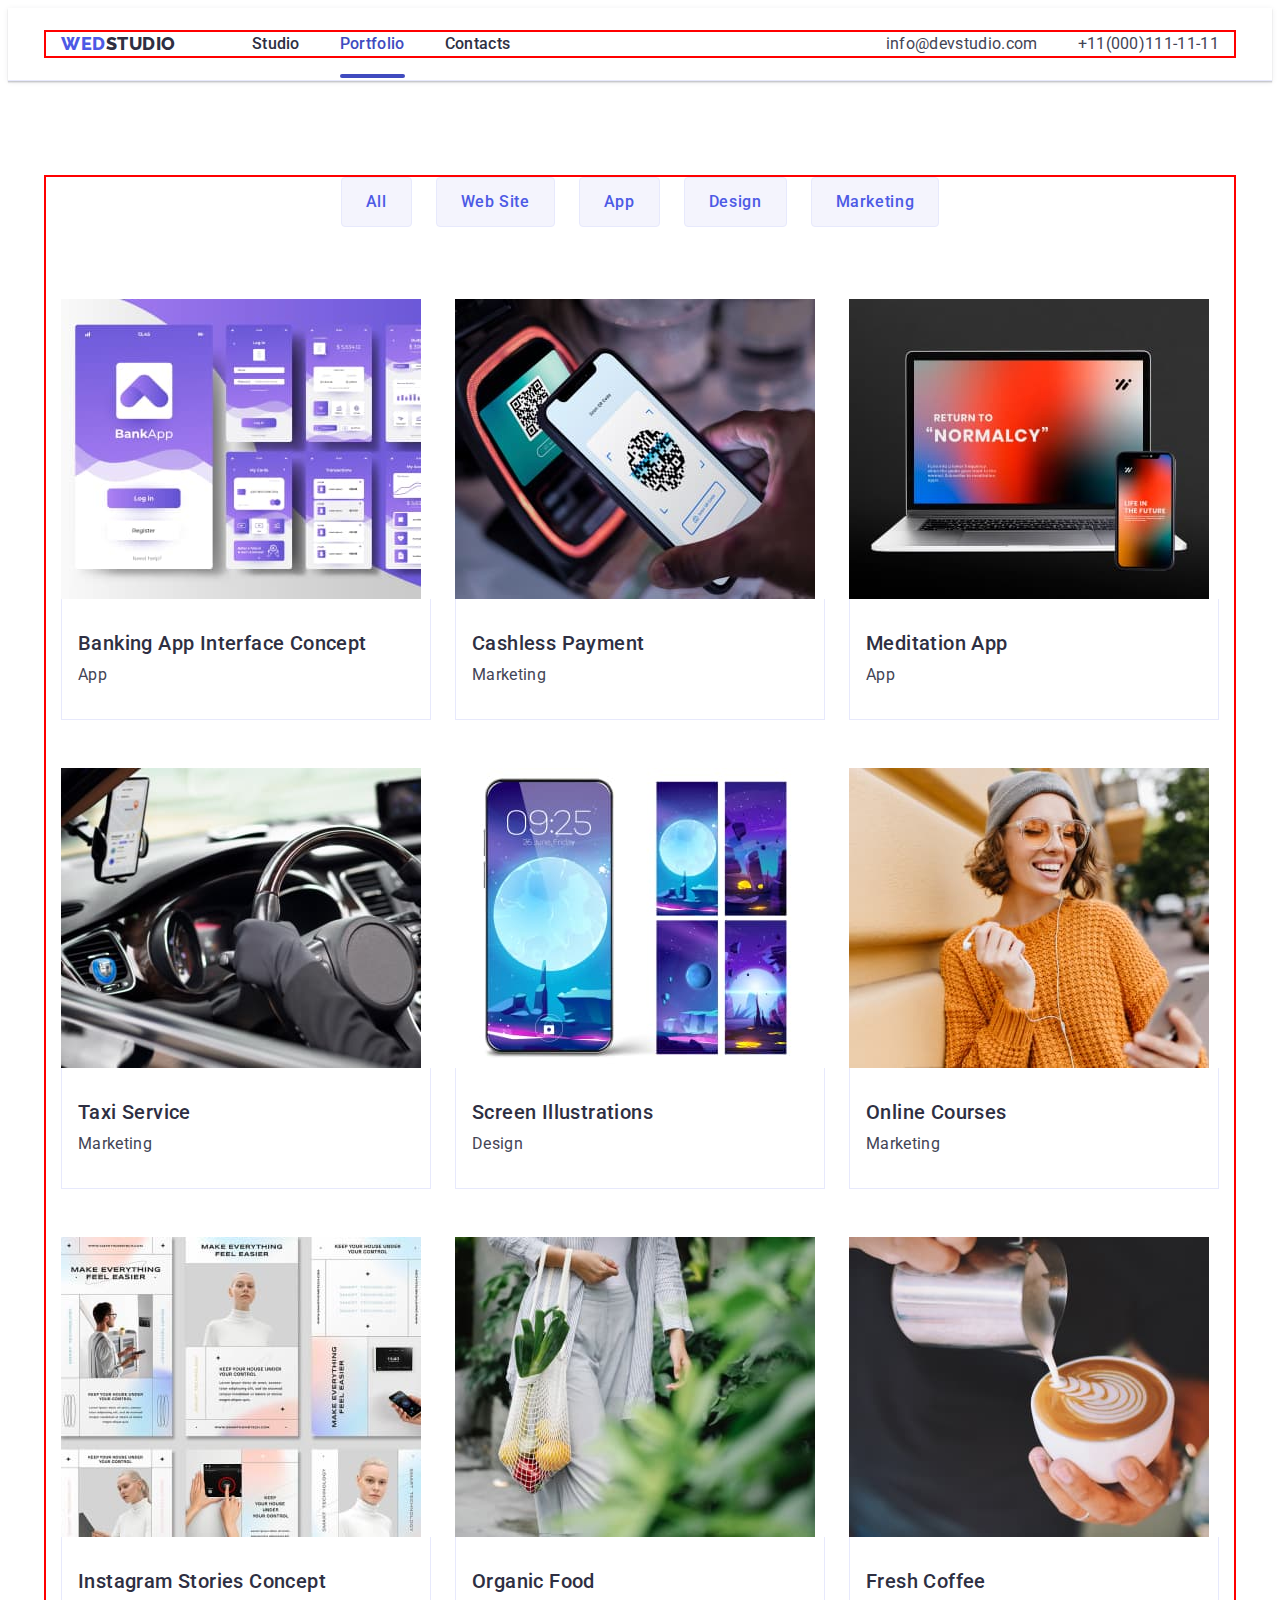
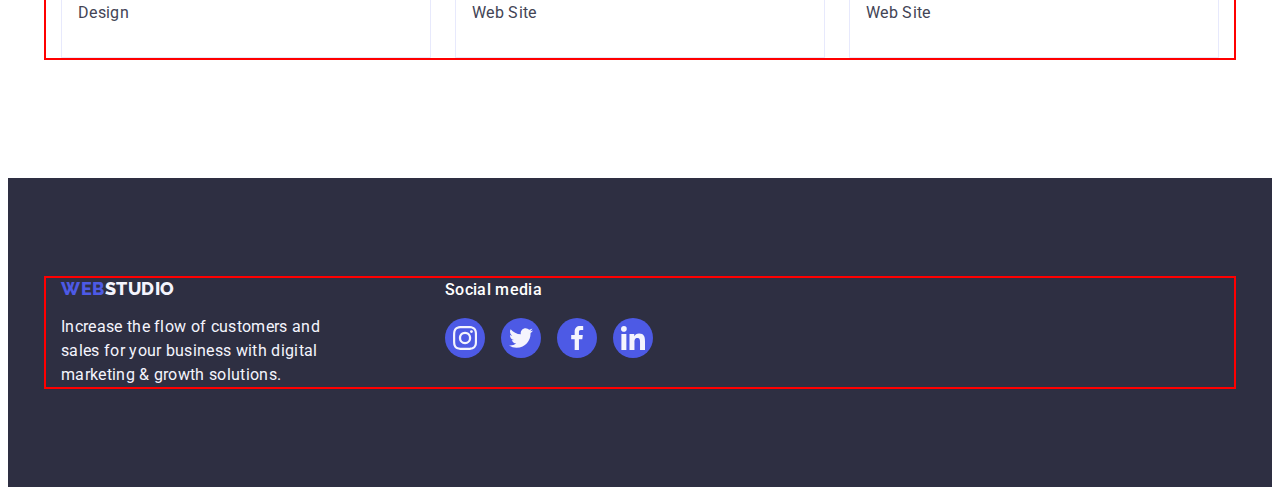
==== portfolio.html @ 670af5ee "start" ====
<!DOCTYPE html>
<html lang="en">

<head>
    <meta charset="UTF-8">
    <meta http-equiv="X-UA-Compatible" content="IE=edge">
    <meta name="viewport" content="width=device-width, initial-scale=1.0">
    <link rel="preconnect" href="https://fonts.googleapis.com">
    <link rel="preconnect" href="https://fonts.gstatic.com" crossorigin>
    <link
        href="https://fonts.googleapis.com/css2?family=Raleway:wght@800&family=Roboto:wght@400;500;700;900&display=swap"
        rel="stylesheet">
    <link rel="stylesheet" href="https://cdnjs.cloudflare.com/ajax/libs/modern-normalize/2.0.0/modern-normalize.min.css"
        integrity="sha512-4xo8blKMVCiXpTaLzQSLSw3KFOVPWhm/TRtuPVc4WG6kUgjH6J03IBuG7JZPkcWMxJ5huwaBpOpnwYElP/m6wg=="
        crossorigin="anonymous" referrerpolicy="no-referrer" />
    <link rel="stylesheet" href="./css/styles.css">
    <title>Web Studio</title>
</head>



<body class="body-portfolio">
    <header class="header">
        <div class="container header-conteiner">
            <nav class="header-navigation">
                <a href="./index.html" class="header-logo link">Wed<span class="header-logo-span">Studio</span></a>
                <ul class="header-menu list">
                    <li class="header-menu-item list "><a class="header-menu-link link" href="./index.html">Studio</a>
                    </li>
                    <li class="header-menu-item list"><a class="header-menu-link link current"
                            href="./portfolio.html">Portfolio</a>
                    </li>
                    <li class="header-menu-item list"><a class="header-menu-link link" href="">Contacts</a></li>
                </ul>
            </nav>
            <address class="header-addres">
                <ul class="header-addres-list list">
                    <li class="header-addres-item list"><a class="header-addres-link link"
                            href="mailto:info@devstudio.com">info@devstudio.com</a></li>
                    <li class="header-addres-item list"><a class="header-addres-link link"
                            href="tel:+110001111111">+11(000)111-11-11

                        </a></li>
                </ul>
            </address>
        </div>

    </header>

    <main>
        <section class="portfolio">
            <div class="container">
                <h1 class="visually-hidden">Portfolio</h1>
                <ul class="port-navigation-list list">
                    <li class="port-navigation-item list"><button type="button"
                            class="port-navigation-button">All</button>
                    </li>
                    <li class="port-navigation-item list"><button type="button" class="port-navigation-button">Web
                            Site</button>
                    </li>
                    <li class="port-navigation-item list"><button type="button"
                            class="port-navigation-button">App</button>
                    </li>
                    <li class="port-navigation-item list"><button type="button"
                            class="port-navigation-button">Design</button>
                    </li>
                    <li class="port-navigation-item list"><button type="button"
                            class="port-navigation-button">Marketing</button>
                    </li>
                </ul>






                <ul class="port-avatar-list list">
                    <li class="port-avatar-item">
                        <a class="portfolio-link link" href="">
                            <div class="port-avatar-blok">
                                <img src="./images/imgport1.jpg" alt="bank aplication" width="360" height="300">
                                <p class="port-blok-text">14 Stylish and User-Friendly App Design Concepts · Task
                                    Manager App · Calorie Tracker App · Exotic Fruit Ecommerce App ·
                                    Cloud Storage App</p>
                            </div>
                            <div class="port-name-class">
                                <h2 class="port-avatar-title">Banking App Interface Concept</h2>
                                <p class="port-avatar-text">App</p>
                            </div>
                        </a>
                    </li>
                    <li class="port-avatar-item">
                        <a class="portfolio-link link" href="">
                            <div class="port-avatar-blok">
                                <img src="./images/imgport2.jpg" alt="telefon read qr cod" width="360" height="300">
                                <p class="port-blok-text">14 Stylish and User-Friendly App Design Concepts · Task
                                    Manager App · Calorie Tracker App · Exotic Fruit Ecommerce App ·
                                    Cloud Storage App</p>
                            </div>

                            <div class="port-name-class">
                                <h2 class="port-avatar-title">Cashless Payment</h2>

                                <p class="port-avatar-text">Marketing</p>
                            </div>
                        </a>
                    </li>
                    <li class="port-avatar-item">
                        <a class="portfolio-link link" href="">
                            <div class="port-avatar-blok">
                                <img src="./images/imgport3.jpg" alt="noutbook" width="360" height="300">
                                <p class="port-blok-text">14 Stylish and User-Friendly App Design Concepts · Task
                                    Manager App · Calorie Tracker App · Exotic Fruit Ecommerce App ·
                                    Cloud Storage App</p>
                            </div>
                            <div class="port-name-class">
                                <h2 class="port-avatar-title">Meditation App</h2>
                                <p class="port-avatar-text">App</p>
                            </div>
                        </a>
                    </li>
                    <li class="port-avatar-item">
                        <a class="portfolio-link link" href="">
                            <div class="port-avatar-blok">
                                <img src="./images/imgport4.jpg" alt="driver in the car" width="360" height="300">
                                <p class="port-blok-text">14 Stylish and User-Friendly App Design Concepts · Task
                                    Manager App · Calorie Tracker App · Exotic Fruit Ecommerce App ·
                                    Cloud Storage App</p>
                            </div>

                            <div class="port-name-class">
                                <h2 class="port-avatar-title">Taxi Service</h2>

                                <p class="port-avatar-text">Marketing</p>
                            </div>
                        </a>
                    </li>
                    <li class="port-avatar-item">
                        <a class="portfolio-link link" href="">
                            <div class="port-avatar-blok">
                                <img src="./images/imgport5.jpg" alt="mobil and moon" width="360" height="300">
                                <p class="port-blok-text">14 Stylish and User-Friendly App Design Concepts · Task
                                    Manager App · Calorie Tracker App · Exotic Fruit Ecommerce App ·
                                    Cloud Storage App</p>
                            </div>

                            <div class="port-name-class">
                                <h2 class="port-avatar-title">Screen Illustrations</h2>
                                <p class="port-avatar-text">Design</p>
                            </div>
                        </a>
                    </li>
                    <li class="port-avatar-item">
                        <a class="portfolio-link link" href="">
                            <div class="port-avatar-blok">
                                <img src="./images/imgport6.jpg" alt="nice girl" width="360" height="300">
                                <p class="port-blok-text">14 Stylish and User-Friendly App Design Concepts · Task
                                    Manager App · Calorie Tracker App · Exotic Fruit Ecommerce App ·
                                    Cloud Storage App</p>
                            </div>

                            <div class="port-name-class">
                                <h2 class="port-avatar-title">Online Courses</h2>
                                <p class="port-avatar-text">Marketing</p>
                            </div>
                        </a>
                    </li>
                    <li class="port-avatar-item">
                        <a class="portfolio-link link" href="">
                            <div class="port-avatar-blok">
                                <img src="./images/imgport7.jpg" alt="instagram stories" width="360" height="300">
                                <p class="port-blok-text">14 Stylish and User-Friendly App Design Concepts · Task
                                    Manager App · Calorie Tracker App · Exotic Fruit Ecommerce App ·
                                    Cloud Storage App</p>
                            </div>

                            <div class="port-name-class">
                                <h2 class="port-avatar-title">Instagram Stories Concept</h2>
                                <p class="port-avatar-text">Design</p>
                            </div>
                        </a>
                    </li>
                    <li class="port-avatar-item">
                        <a class="portfolio-link link" href="">
                            <div class="port-avatar-blok">
                                <img src="./images/imgport8.jpg" alt="woman go to shop" width="360" height="300">
                                <p class="port-blok-text">14 Stylish and User-Friendly App Design Concepts · Task
                                    Manager App · Calorie Tracker App · Exotic Fruit Ecommerce App ·
                                    Cloud Storage App</p>
                            </div>

                            <div class="port-name-class">
                                <h2 class="port-avatar-title">Organic Food</h2>
                                <p class="port-avatar-text">Web Site</p>
                            </div>
                        </a>
                    </li>
                    <li class="port-avatar-item">
                        <a class="portfolio-link link" href="">
                            <div class="port-avatar-blok">
                                <img src="./images/imgport9.jpg" alt="fresh coffee" width="360" height="300">
                                <p class="port-blok-text">14 Stylish and User-Friendly App Design Concepts · Task
                                    Manager App · Calorie Tracker App · Exotic Fruit Ecommerce App ·
                                    Cloud Storage App</p>
                            </div>

                            <div class="port-name-class">
                                <h2 class="port-avatar-title">Fresh Coffee</h2>
                                <p class="port-avatar-text">Web Site</p>
                            </div>
                        </a>
                    </li>
                </ul>


            </div>
        </section>

    </main>

    <footer class="footer">
        <div class="footer-conteiner container">
            <div class="footer-old">
                <a href="./index.html" class="footer-logo link">Web<span class="footer-logo-span">Studio</span></a>
                <p class="footer-text">
                    Increase the flow of customers and sales for your business with digital marketing & growth
                    solutions.
                </p>
            </div>

            <div class="footer-soc">
                <p class="footer-media">Social media</p>
                <ul class="footer-soc-list">
                    <li class="footer-soc-item">
                        <a class="footer-soc-link" href="">
                            <svg class="footer-icon" width="24" height="24">
                                <use href="./images/icons.svg#icon-instagram-2"></use>
                            </svg>
                        </a>
                    </li>

                    <li class="footer-soc-item">
                        <a class="footer-soc-link" href="">
                            <svg class="footer-icon" width="24" height="24">
                                <use href="./images/icons.svg#icon-twitter-1"></use>
                            </svg>
                        </a>
                    </li>


                    <li class="footer-soc-item">
                        <a class="footer-soc-link" href="">
                            <svg class="footer-icon" width="24" height="24">
                                <use href="./images/icons.svg#icon-facebook-1"></use>
                            </svg>
                        </a>
                    </li>


                    <li class="footer-soc-item">
                        <a class="footer-soc-link" href="">
                            <svg class="footer-icon" width="24" height="24">
                                <use href="./images/icons.svg#icon-linkedin-1"></use>
                            </svg>
                        </a>
                    </li>





                </ul>

            </div>



        </div>

    </footer>
</body>

</html>
---- css/styles.css ----
:root {
  --title-color: #ffffff;
  --subtitle-color: #2e2f42;
  --portfolio-filters: #4d5ae5;
  --button-background-color: #f4f4fd;
  --litle-text: #434455;
  --button-port-color: #e7e9fc;
  --costumers-color: #8e8f99;
}

body {
  font-family: "Raleway", sans-serif;
  font-family: "Roboto", sans-serif;
  color: var(--litle-text);
  background-color: var(--title-color);
}
p,
h1,
h2,
h3,
h4,
h5,
h6 {
  margin-top: 0;
  margin-bottom: 0;
}
a {
  text-decoration: none;
}
ul {
  list-style-type: style type none;
  margin-top: 0;
  margin-bottom: 0;
  padding-left: 0;
}
img {
  display: block;
  max-width: 100%;
  height: auto;
}

.visually-hidden {
  position: absolute;
  width: 1px;
  height: 1px;
  margin: -1px;
  border: 0;
  padding: 0;
  white-space: nowrap;
  clip-path: inset(100%);
  clip: rect(0 0 0 0);
  overflow: hidden;
}
.list {
  list-style-type: none;
}
.link {
  text-decoration: none;
}

.container {
  width: 100%;
  max-width: 1158px;
  padding-left: 15px;
  padding-right: 15px;
  margin: 0 auto;
  outline: 2px solid red;
}
.section-title {
  text-transform: capitalize;
  text-align: center;
  font-size: 36px;
  line-height: 1.11;
  letter-spacing: 0.02em;
  color: var(--subtitle-color);
}
.section-subtitle {
  font-weight: 500;
  font-size: 20px;
  line-height: 1.2;
  letter-spacing: 0.02em;
  color: var(--subtitle-color);
}
.section-text {
  font-weight: 400;
  font-size: 16px;
  line-height: 1.5;
  letter-spacing: 0.02em;
  color: var(--litle-text);
}
/**-------------HEADER--------------- */
.header {
  padding-top: 24px;
  padding-bottom: 24px;
  border-bottom: 1px solid #e7e9fc;
  box-shadow: 0px 2px 1px rgba(46, 47, 66, 0.08),
    0px 1px 1px rgba(46, 47, 66, 0.16), 0px 1px 6px rgba(46, 47, 66, 0.08);
}
.header-menu {
  display: flex;
  gap: 40px;
}
.header-addres-list {
  display: flex;
  gap: 40px;
}
.header-navigation {
  display: flex;
  align-items: center;
}
.header-conteiner {
  display: flex;
  align-items: center;
}

.header-logo {
  font-family: "Raleway", sans-serif;
  font-weight: 800;
  font-size: 18px;
  line-height: 1.17;
  color: var(--portfolio-filters);
  letter-spacing: 0.03em;
  display: flex;
  align-items: center;
  margin-right: 76px;
  text-transform: uppercase;
}
.header-logo-span {
  font-weight: 800;
  font-size: 18px;
  line-height: 1.17;
  color: var(--subtitle-color);
}
.header-menu-link {
  font-weight: 500;
  font-size: 16px;
  line-height: 1.5;
  letter-spacing: 0.02em;
  color: var(--subtitle-color);
  padding: 24px 0;
  position: relative;
  transition: color 250ms cubic-bezier(0.4, 0, 0.2, 1);
}
.header-menu-link:hover,
.header-menu-link:focus {
  color: #404bbf;
}

.header-addres {
  font-style: normal;
  margin-left: auto;
}
.header-addres-link:hover,
.header-addres-link:focus {
  color: #404bbf;
}
.header-menu-item {
  font-weight: 500;
  font-size: 16px;
  line-height: 1.5;
  letter-spacing: 0.02em;
  color: var(--subtitle-color);
}
.current {
  position: relative;
  color: #404bbf;
}

.current::after {
  width: 100%;
  content: "";
  position: absolute;
  left: 0;
  bottom: -1px;
  height: 4px;
  background-color: #404bbf;
  border-radius: 2px;
}

.header-addres-link {
  font-weight: 400;
  font-size: 16px;
  line-height: 1.5;
  letter-spacing: 0.02em;
  color: var(--litle-text);
  transition: color 250ms cubic-bezier(0.4, 0, 0.2, 1);
}

/**------------HERO--------------- */
.hero {
  background-color: #2e2f42;
  padding: 188px 0;
  background-image: linear-gradient(
      rgba(46, 47, 66, 0.7),
      rgba(46, 47, 66, 0.7)
    ),
    url(../images/people-office.jpg);
  max-width: 1440px;
  background-repeat: no-repeat;
  background-position: center;
  background-size: cover;
  margin-left: auto;
  margin-right: auto;
}
.hero-container {
  background-color: #2e2f42;
  width: 1440px;
  height: 600px;
  margin-left: auto;
  margin-right: auto;
  padding-top: 188px;
  padding-bottom: 188px;
}
.hero-title {
  font-weight: 700;
  font-size: 56px;
  line-height: 1.07;
  text-align: center;
  letter-spacing: 0.02em;
  color: #ffffff;
  max-width: 496px;
  height: 120px;
  margin-left: auto;
  margin-right: auto;
  margin-bottom: 48px;
}
.hero-button {
  display: block;
  min-width: 169px;
  height: 56px;
  border: none;
  font-family: "Roboto", sans-serif;
  font-weight: 500;
  font-size: 16px;
  line-height: 1.5;
  letter-spacing: 0.04em;
  cursor: pointer;
  color: #ffffff;
  background-color: var(--portfolio-filters);
  border-radius: 4px;
  margin-left: auto;
  margin-right: auto;
  transition: background-color 250ms cubic-bezier(0.4, 0, 0.2, 1);
}

.hero-button:hover,
.hero-button:focus {
  background-color: #404bbf;
}
/**-------------ADVANTAGES-------------- */
.advantages-icon-wrap {
  display: flex;
  align-items: center;
  justify-content: center;
  height: 112px;
  background-color: #f4f4fd;
  border-radius: 4px;
  margin-bottom: 8px;
}
.advantages {
  padding: 120px 0 120px;
}
.advantages-list {
  display: flex;
  gap: 24px;
}
.advantages-subtitle {
  margin-bottom: 8px;
}
.advantages-item {
  width: calc((100% - 72px) / 4);
}
/**-------------PRODUCTS-------------- */
.products {
  padding-bottom: 120px;
}
.products-title {
  margin: 0 auto;
  margin-bottom: 72px;
  text-transform: capitalize;
}
.products-list {
  display: flex;
  gap: 24px;
}
.products-item {
  width: calc((100% - 24px * 2) / 3);
  margin: 0 auto;
}
/**-------------TEAM-------------- */

.team {
  padding: 120px 0;
}

.team-tittle {
  margin: 0 auto;

  margin-bottom: 72px;
}
.team-list {
  display: flex;
  gap: 24px;
}
.team-item {
  background-color: #ffffff;
  width: calc((100% - 3 * 24px) / 4);
  border-radius: 0px 0px 4px 4px;
  box-shadow: 0px 1px 6px rgba(46, 47, 66, 0.08),
    0px 1px 1px rgba(46, 47, 66, 0.16), 0px 2px 1px rgba(46, 47, 66, 0.08);
}
.team {
  background-color: #f4f4fd;
}
.team-name-class {
  padding: 32px 0;
  margin: 0 auto;
}
.team-name {
  text-align: center;
  margin-bottom: 8px;
}
.team-status {
  text-align: center;
}
.team-icon-wrap {
  display: flex;
  justify-content: center;
  gap: 24px;
  list-style: none;
  margin-top: 8px;
}
.team-icon-item {
  width: 40px;
  height: 40px;
}

.team-icon-element {
  width: 100%;
  height: 100%;
  background-color: var(--portfolio-filters);
  border-radius: 50%;
  display: flex;
  align-items: center;
  justify-content: center;
  transition: background-color 250ms cubic-bezier(0.4, 0, 0.2, 1);
}
.team-icon-element:hover {
  background-color: #404bbf;
}
.team-icon-element:focus {
  background-color: #404bbf;
}

.team-icon-soc {
  fill: var(--button-background-color);
}

/**-------------Costumers----------*/
.costumers {
  padding-top: 120px;
  padding-bottom: 120px;
}
.costumers-title {
  font-size: 36px;
  line-height: 1.11;
  color: var(--subtitle-color);
  margin-bottom: 72px;
}
.costumers-list {
  display: flex;
  gap: 24px;
  list-style: none;
}
.costumers-item {
  width: calc((100% - 120px) / 6);
  height: 88px;
}
.costumers-link {
  width: 100%;
  height: 100%;
  border: 1px solid #8e8f99;
  border-radius: 4px;
  display: flex;
  align-items: center;
  justify-content: center;
  color: var(--costumers-color);
  transition: border-color 250ms cubic-bezier(0.4, 0, 0.2, 1),
    color 250ms cubic-bezier(0.4, 0, 0.2, 1);
}
.costumers-link:hover {
  border-color: #404bbf;
  color: #404bbf;
}
.costumers-link:focus {
  border-color: #404bbf;
  color: #404bbf;
}
.costumers-picture {
  fill: currentColor;
}

/**-------------FOOTER-------------- */
.footer {
  background-color: var(--subtitle-color);
  padding: 100px 0;
}
.footer-conteiner {
  display: flex;
  align-items: baseline;
}
.footer-old {
  margin-right: 120px;
}
.footer-media {
  font-weight: 500;
  font-size: 16px;
  line-height: 1.5;
  letter-spacing: 0.02em;
  color: var(--title-color);
  margin-bottom: 16px;
}

.footer-text {
  font-weight: 400;
  font-size: 16px;
  line-height: 1.5;
  letter-spacing: 0.02em;
  color: #f4f4fd;
  max-width: 264px;
}
.footer-logo {
  display: inline-block;
  font-family: "Raleway", sans-serif;
  font-weight: 800;
  font-size: 18px;
  line-height: 1.17;
  color: var(--portfolio-filters);
  letter-spacing: 0.03em;
  text-transform: uppercase;
  margin-bottom: 16px;
}
.footer-logo-span {
  font-weight: 800;
  font-size: 18px;
  line-height: 1.17;
  color: #f4f4fd;
}

.footer-soc-list {
  display: flex;
  gap: 16px;
  list-style: none;
}
.footer-soc-item {
  width: 40px;
  height: 40px;
}
.footer-soc-link {
  width: 100%;
  height: 100%;
  background-color: var(--portfolio-filters);
  border-radius: 50%;
  display: flex;
  align-items: center;
  justify-content: center;
  transition: background-color 250ms cubic-bezier(0.4, 0, 0.2, 1);
}
.footer-soc-link:hover,
.footer-soc-link:focus {
  background-color: #31d0aa;
}

.footer-icon {
  fill: var(--button-background-color);
}
/**---------MODALKA----------------*/
.backdrop {
  position: fixed;
  top: 0;
  left: 0;
  width: 100%;
  height: 100%;
  background-color: rgba(46, 47, 66, 0.4);
  transition: opacity 250ms cubic-bezier(0.4, 0, 0.2, 1),
    visibility 250ms cubic-bezier(0.4, 0, 0.2, 1);
}

.is-hidden {
  opacity: 0;
  visibility: hidden;
  pointer-events: none;
}
.modal {
  position: absolute;
  top: 50%;
  left: 50%;
  transform: translate(-50%, -50%) scale(1);
  width: 408px;
  min-height: 584px;
  background: #fcfcfc;
  box-shadow: 0px 1px 1px rgba(0, 0, 0, 0.14), 0px 1px 3px rgba(0, 0, 0, 0.12),
    0px 2px 1px rgba(0, 0, 0, 0.2);
  border-radius: 4px;
  transition: transform 250ms cubic-bezier(0.4, 0, 0.2, 1);
}
.backdrop.is-hidden .modal {
  transform: translate(-50%, -50%) scale(0);
}
.modal-btn {
  position: absolute;
  top: 24px;
  right: 24px;
  width: 24px;
  height: 24px;
  border-radius: 50%;
  display: flex;
  align-items: center;
  justify-content: center;
  background-color: #e7e9fc;
  border: 1px solid rgba(0, 0, 0, 0.1);
  padding: 0;
  cursor: pointer;
  transition: background-color 250ms cubic-bezier(0.4, 0, 0.2, 1),
    border 250ms cubic-bezier(0.4, 0, 0.2, 1);
}
.modal-btn:hover {
  background-color: #404bbf;
  border: none;
  fill: #ffffff;
}
.modal-btn:focus {
  background-color: #404bbf;
  border: none;
  fill: #ffffff;
}
.modal-icon {
  transition: fill 250ms cubic-bezier(0.4, 0, 0.2, 1);
  align-items: center;
  justify-content: center;
}

/**---------------PORFOLIO-NAVIGATION-------------------*/
.portfolio {
  padding-top: 96px;
  padding-bottom: 120px;
}
.port-navigation-list {
  display: flex;
  justify-content: center;
  gap: 24px;
  margin-bottom: 72px;
}
.body-portfolio {
  font-family: "Roboto", sans-serif;
  color: var(--litle-text);
}

.port-navigation-button {
  font-family: "Roboto", sans-serif;
  font-weight: 500;
  font-size: 16px;
  line-height: 1.5;
  letter-spacing: 0.04em;
  color: var(--portfolio-filters);
  background-color: var(--button-background-color);
  cursor: pointer;
  padding: 12px 24px;
  border: 1px solid var(--button-port-color);
  border-radius: 4px;
  transition: color 250ms cubic-bezier(0.4, 0, 0.2, 1),
    background-color 250ms cubic-bezier(0.4, 0, 0.2, 1),
    border-color 250ms cubic-bezier(0.4, 0, 0.2, 1),
    box-shadow 250ms cubic-bezier(0.4, 0, 0.2, 1);
}
.port-navigation-button:hover,
.port-navigation-button:focus {
  color: #ffffff;
  background: #404bbf;
  border: 1px solid transparent;
  box-shadow: 0px 3px 1px rgba(0, 0, 0, 0.1), 0px 2px 1px rgba(0, 0, 0, 0.08),
    0px 2px 2px rgba(0, 0, 0, 0.12);
}

/**---------------PORFOLIO-AVATAR------------------*/
.port-avatar-list {
  display: flex;
  flex-wrap: wrap;
  column-gap: 24px;
  row-gap: 48px;
}
.port-avatar-item {
  width: calc((100% - 48px) / 3);
}

.port-name-class {
  padding: 32px 16px;
  border: 1px solid #e7e9fc;
  border-top: none;
}

.port-avatar-title {
  font-weight: 500;
  font-size: 20px;
  line-height: 1.2;
  letter-spacing: 0.02em;
  color: var(--subtitle-color);
  margin-bottom: 8px;
}
.port-avatar-text {
  font-size: 16px;
  line-height: 1.5;
  letter-spacing: 0.02em;
  color: var(--litle-text);
}
.portfolio-link {
  display: block;
  transition: box-shadow 250ms cubic-bezier(0.4, 0, 0.2, 1);
}
.portfolio-link:hover {
  box-shadow: 0px 1px 6px rgba(46, 47, 66, 0.08),
    0px 1px 1px rgba(46, 47, 66, 0.16), 0px 2px 1px rgba(46, 47, 66, 0.08);
}
.portfolio-link:focus {
  box-shadow: 0px 1px 6px rgba(46, 47, 66, 0.08),
    0px 1px 1px rgba(46, 47, 66, 0.16), 0px 2px 1px rgba(46, 47, 66, 0.08);
}
.port-avatar-blok {
  position: relative;
  overflow: hidden;
}
.port-blok-text {
  position: absolute;
  top: 0;
  font-size: 16px;
  line-height: 1.5;
  letter-spacing: 0.02em;
  color: var(--button-background-color);
  padding: 40px 32px;
  background-color: #4d5ae5;
  height: 100%;
  width: 100%;
  transform: translateY(100%);
  transition: transform 250ms cubic-bezier(0.4, 0, 0.2, 1);
}
.portfolio-link:hover .port-blok-text {
  transform: translateY(0%);
}
.portfolio-link:focus .port-blok-text {
  transform: translateY(0%);
}
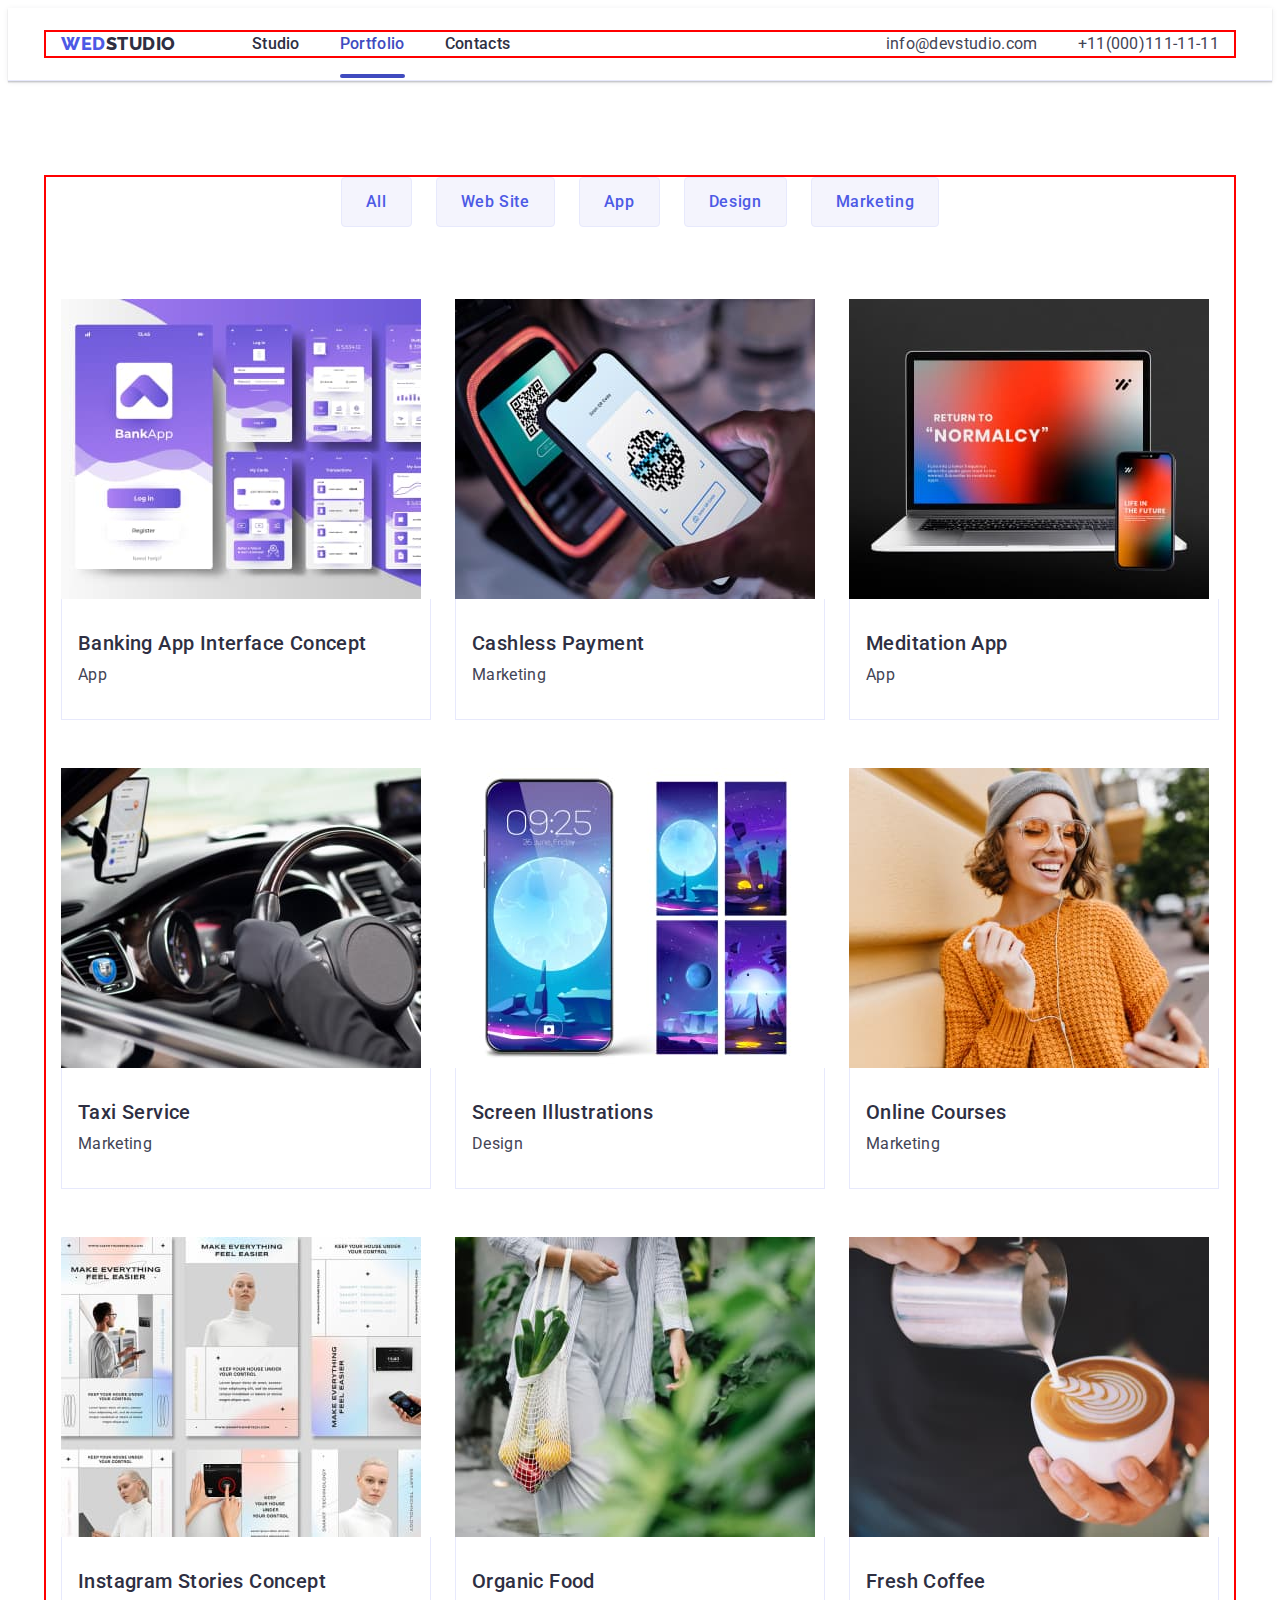
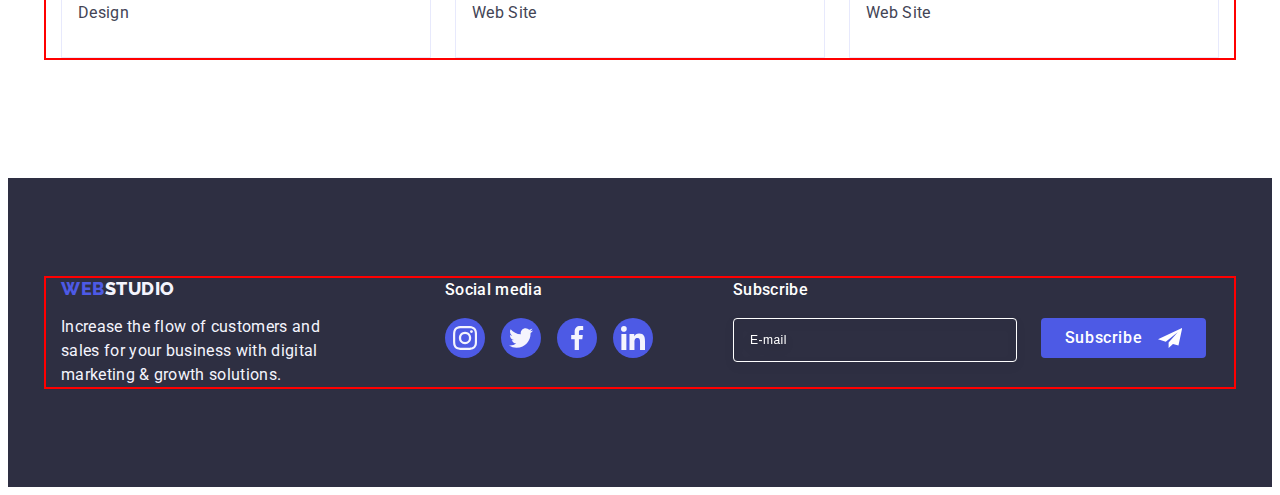
==== commit a865ae2d: "finish" ====
--- a/portfolio.html
+++ b/portfolio.html
@@ -217,7 +217,6 @@
         </section>
 
     </main>
-
     <footer class="footer">
         <div class="footer-conteiner container">
             <div class="footer-old">
@@ -264,20 +263,30 @@
                             </svg>
                         </a>
                     </li>
-
-
-
-
-
-                </ul>
-
-            </div>
-
-
-
+                </ul>
+
+            </div>
+            <div class="footer-subscribe">
+                <p class="footer-subscribe-title">Subscribe</p>
+                <form class="footer-form" action="">
+                    <label class="footer-label" for="footer-email">
+                        <input type="email" name="footer-email" placeholder="E-mail" class="footer-email-text">
+                    </label>
+                    <button type="submit" class="footer-btn-subs">Subscribe<svg class="footer-subs-icon" width="24"
+                            height="24">
+                            <use href="./images/icons.svg#icon-icon-send"></use>
+                        </svg>
+                    </button>
+                </form>
+
+
+
+
+            </div>
         </div>
 
     </footer>
+
 </body>
 
 </html>--- a/css/styles.css
+++ b/css/styles.css
@@ -6,6 +6,7 @@
   --litle-text: #434455;
   --button-port-color: #e7e9fc;
   --costumers-color: #8e8f99;
+  --vector-color: #404bbf;
 }
 
 body {
@@ -474,6 +475,56 @@
 .footer-icon {
   fill: var(--button-background-color);
 }
+.footer-subscribe-title {
+  margin-bottom: 16px;
+  font-weight: 500;
+  font-size: 16px;
+  line-height: 1.5;
+  letter-spacing: 0.02em;
+  color: #ffffff;
+  margin-left: 80px;
+}
+.footer-form {
+  display: flex;
+  gap: 24px;
+  margin-left: 80px;
+}
+.footer-email-text {
+  width: 264px;
+  height: 40px;
+  border: 1px solid #ffffff;
+  background-color: transparent;
+  font-size: 12px;
+  line-height: 1.5;
+  letter-spacing: 0.04em;
+  padding-left: 16px;
+  filter: drop-shadow(0px 4px 4px rgba(0, 0, 0, 0.15));
+  border-radius: 4px;
+  color: #ffffff;
+}
+.footer-email-text::placeholder {
+  color: #ffffff;
+}
+.footer-btn-subs {
+  min-width: 165px;
+  height: 40px;
+  display: flex;
+  justify-content: center;
+  align-items: center;
+  font-family: "Roboto", sans-serif;
+  font-size: 16px;
+  font-weight: 500;
+  line-height: 1.5;
+  letter-spacing: 0.04em;
+  color: #ffffff;
+  cursor: pointer;
+  background-color: #4d5ae5;
+  border: none;
+  border-radius: 4px;
+}
+.footer-subs-icon {
+  margin-left: 16px;
+}
 /**---------MODALKA----------------*/
 .backdrop {
   position: fixed;
@@ -503,6 +554,7 @@
     0px 2px 1px rgba(0, 0, 0, 0.2);
   border-radius: 4px;
   transition: transform 250ms cubic-bezier(0.4, 0, 0.2, 1);
+  padding: 72px 24px 24px 24px;
 }
 .backdrop.is-hidden .modal {
   transform: translate(-50%, -50%) scale(0);
@@ -539,6 +591,129 @@
   align-items: center;
   justify-content: center;
 }
+.modal-title {
+  font-weight: 500;
+  font-size: 16px;
+  line-height: 1.5;
+  text-align: center;
+  letter-spacing: 0.02em;
+  color: var(--subtitle-color);
+  margin-bottom: 16px;
+}
+
+.modal-field {
+  margin-bottom: 8px;
+}
+.modal-input:focus {
+  border-color: var(--portfolio-filters);
+}
+.modal-input:focus + .input-icon {
+  fill: #4d5ae5;
+}
+
+.modal-input {
+  width: 100%;
+  height: 40px;
+  padding-left: 38px;
+  border: 1px solid rgba(46, 47, 66, 0.4);
+  border-radius: 4px;
+  background-color: transparent;
+  outline: transparent;
+  transition: border-color 250ms cubic-bezier(0.4, 0, 0.2, 1);
+}
+.modal-label {
+  display: block;
+  font-weight: 400;
+  font-size: 12px;
+  line-height: 1.17;
+  letter-spacing: 0.04em;
+  color: #8e8f99;
+  margin-bottom: 4px;
+}
+.input-wrap {
+  position: relative;
+}
+
+.input-icon {
+  position: absolute;
+  left: 16px;
+  top: 50%;
+  transform: translateY(-50%);
+  transition: fill 250ms cubic-bezier(0.4, 0, 0.2, 1);
+}
+.modal-field-text {
+  margin-bottom: 16px;
+}
+.modal-text-area {
+  width: 100%;
+  height: 120px;
+  font-size: 12px;
+  line-height: 1.17;
+  letter-spacing: 0.04em;
+  color: rgba(46, 47, 66, 0.4);
+  border: 1px solid rgba(46, 47, 66, 0.4);
+  border-radius: 4px;
+  background-color: transparent;
+  padding: 8px 16px;
+  outline: transparent;
+  resize: none;
+  transition: border-color 250ms cubic-bezier(0.4, 0, 0.2, 1);
+}
+.modal-text-area:focus {
+  border-color: #4d5ae5;
+}
+.field-privacy {
+  margin-bottom: 24px;
+}
+.input-check {
+}
+.chek-text {
+  font-size: 12px;
+  line-height: 1.17;
+  letter-spacing: 0.04em;
+  color: var(--costumers-color);
+}
+.chek-link {
+  color: var(--portfolio-filters);
+  text-decoration: underline;
+}
+
+.chek-icon {
+  width: 16px;
+  height: 16px;
+  border: 1px solid rgba(46, 47, 66, 0.4);
+  border-radius: 2px;
+  transition: background-color 250ms cubic-bezier(0.4, 0, 0.2, 1),
+    border 250ms cubic-bezier(0.4, 0, 0.2, 1),
+    fill 250ms cubic-bezier(0.4, 0, 0.2, 1);
+  display: inline-flex;
+  align-items: center;
+  justify-content: center;
+  fill: transparent;
+  margin-right: 8px;
+}
+.input-check:checked + .chek-text > .chek-icon {
+  background-color: var(--vector-color);
+  border: none;
+  fill: var(--button-background-color);
+}
+.modal-send-btn {
+  display: block;
+  min-width: 169px;
+  height: 56px;
+  font-family: "Roboto", sans-serif;
+  font-size: 16px;
+  font-weight: 500;
+  line-height: 1.5;
+  letter-spacing: 0.04em;
+  color: #ffffff;
+  cursor: pointer;
+  background-color: #4d5ae5;
+  border: none;
+  border-radius: 4px;
+  transition: background-color 250ms cubic-bezier(0.4, 0, 0.2, 1);
+  margin: 0 auto;
+}
 
 /**---------------PORFOLIO-NAVIGATION-------------------*/
 .portfolio {
